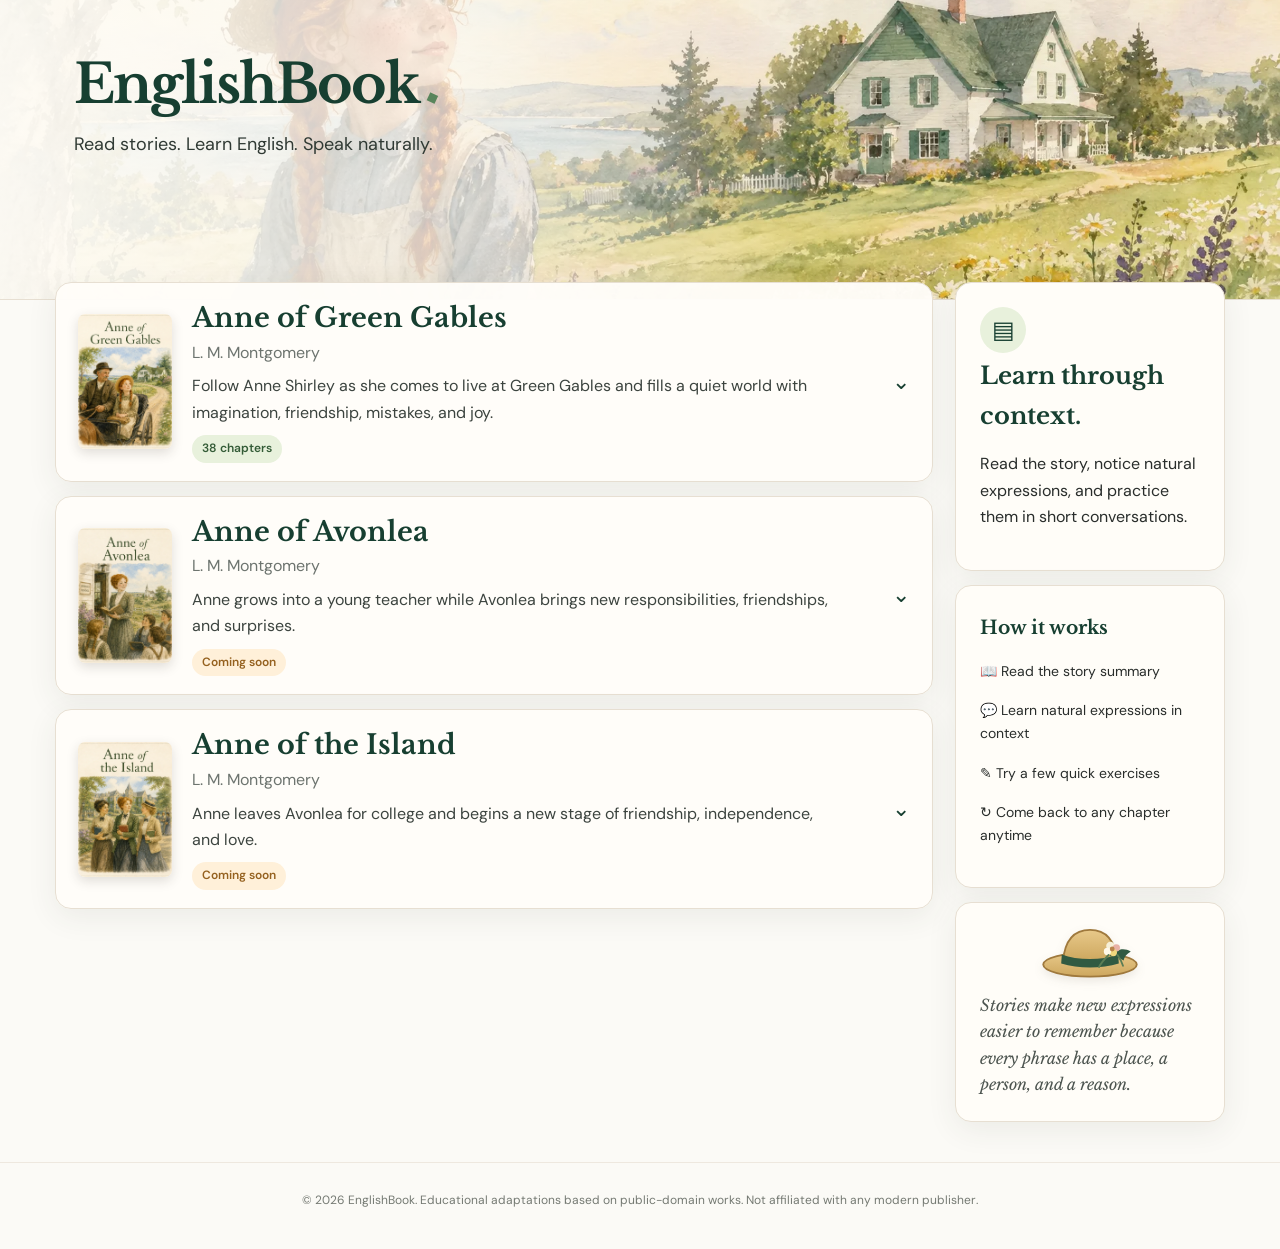
==== index.html @ 5bb9df86 "Add files via upload" ====
<!doctype html>
<html lang="en"><head><meta charset="utf-8"><meta name="viewport" content="width=device-width,initial-scale=1">
<title>EnglishBook — Learn English through stories</title><meta name="description" content="Learn natural English through classic stories, modern conversations, phrasal verbs, and interactive practice.">
<link rel="stylesheet" href="assets/css/styles.css"><link rel="icon" href="images/favicon.svg" type="image/svg+xml"></head>
<body><header class="hero" id="hero"><div class="brand-wrap"><a class="brand" href="./">EnglishBook<span class="leaf">◆</span></a><p>Read stories. Learn English. Speak naturally.</p></div></header>
<main class="shell"><section class="books" id="books"></section><aside class="rail"><div class="rail-card"><div class="rail-icon">▤</div><h2>Learn through context.</h2><p>Read the story, notice natural expressions, and practice them in short conversations.</p></div><div class="rail-card steps"><h3>How it works</h3><p>📖 Read the story summary</p><p>💬 Learn natural expressions in context</p><p>✎ Try a few quick exercises</p><p>↻ Come back to any chapter anytime</p></div><div class="rail-card note"><img class="anne-hat" src="images/anne-hat.svg" alt="" aria-hidden="true"><p>Stories make new expressions easier to remember because every phrase has a place, a person, and a reason.</p></div></aside></main>
<footer>© <span id="year"></span> EnglishBook. Educational adaptations based on public-domain works. Not affiliated with any modern publisher.</footer>
<script src="data/site-data.js"></script><script src="assets/js/app.js"></script></body></html>
---- assets/css/styles.css ----
@import url('https://fonts.googleapis.com/css2?family=DM+Sans:wght@400;500;600&family=Libre+Baskerville:wght@400;700&display=swap');
:root{--ink:#173f31;--text:#292d2b;--muted:#6d746f;--paper:#fffdf8;--cream:#f7f1e7;--line:#e7dfd2;--sage:#e8f1dc;--sage2:#dce8cf;--gold:#bb8b4a;--coral:#c9675c;--shadow:0 8px 30px rgba(52,67,56,.08)}*{box-sizing:border-box}html{scroll-behavior:smooth}body{margin:0;background:#fbfaf6;color:var(--text);font-family:'DM Sans',Arial,sans-serif;line-height:1.65}.hero{height:300px;background:linear-gradient(90deg,rgba(255,253,247,.95) 0%,rgba(255,253,247,.72) 34%,rgba(255,255,255,.04) 68%),url('../../images/anne-of-green-gables/hero.webp') center/cover no-repeat;border-bottom:1px solid var(--line);position:relative}.brand-wrap{max-width:1200px;margin:auto;padding:58px 34px}.brand{font:700 54px/1 'Libre Baskerville',serif;color:var(--ink);text-decoration:none;letter-spacing:-2px}.brand.small{font-size:26px;letter-spacing:-1px}.leaf{display:inline-block;font-size:15px;margin-left:7px;color:#59855c;transform:rotate(-20deg)}.brand-wrap p{font-size:18px;margin-top:18px;color:#303a34}.shell{max-width:1210px;margin:-18px auto 40px;padding:0 20px;display:grid;grid-template-columns:minmax(0,1fr) 270px;gap:22px;position:relative}.books{display:flex;flex-direction:column;gap:14px}.book-card{background:rgba(255,253,249,.97);border:1px solid var(--line);border-radius:16px;box-shadow:var(--shadow);overflow:hidden}.book-head{display:grid;grid-template-columns:94px minmax(0,1fr) auto;gap:20px;align-items:center;padding:18px 22px;cursor:pointer}.book-cover{width:94px;height:135px;object-fit:cover;border-radius:7px;box-shadow:0 4px 12px rgba(47,43,34,.15)}.book-title{font:700 27px/1.25 'Libre Baskerville',serif;color:var(--ink);margin:0}.author{color:var(--muted);margin:5px 0 7px}.book-desc{margin:0;max-width:650px;color:#3c443f}.count,.soon{display:inline-flex;align-items:center;border-radius:999px;padding:4px 10px;font-size:12px;font-weight:600;margin-top:9px}.count{background:var(--sage);color:#345c37}.soon{background:#fff0d9;color:#95611f}.chev{font-size:22px;color:var(--ink);transition:.2s}.book-card.open .chev{transform:rotate(180deg)}.chapter-list{max-height:0;overflow:hidden;transition:max-height .45s ease;border-top:0 solid var(--line)}.book-card.open .chapter-list{max-height:2400px;border-top-width:1px}.chapter-row{display:grid;grid-template-columns:110px minmax(0,1fr) 24px;gap:12px;align-items:center;padding:12px 20px;border-top:1px solid #eee8df;color:var(--text);text-decoration:none;background:#fffdf9}.chapter-row:first-child{border-top:0}.chapter-row:hover{background:#f3f7eb}.chapter-no{font-weight:600;color:#244b39}.arrow{font-size:22px;color:#6d7f73}.rail{display:flex;flex-direction:column;gap:14px}.rail-card{background:#fffdf8;border:1px solid var(--line);border-radius:16px;padding:24px;box-shadow:var(--shadow)}.rail-card h2,.rail-card h3{font-family:'Libre Baskerville',serif;color:var(--ink);margin:3px 0 12px}.rail-icon{width:46px;height:46px;border-radius:50%;display:grid;place-items:center;background:var(--sage);font-size:24px;color:var(--ink)}.steps p{font-size:14px;margin:16px 0}.note{font-family:'Libre Baskerville',serif;font-style:italic;color:#4c544f}.lesson-top{height:78px;display:flex;align-items:center;justify-content:space-between;padding:0 max(20px,calc((100vw - 1180px)/2));border-bottom:1px solid var(--line);background:#fffdf8;position:sticky;top:0;z-index:20}.allchapters{color:var(--ink);text-decoration:none;font-weight:600}.lesson-shell{max-width:1120px;margin:32px auto;padding:0 20px}.crumb{font-size:14px;color:#577261;margin-bottom:12px}.lesson-title{font:700 42px/1.2 'Libre Baskerville',serif;color:var(--ink);margin:0 0 24px}.chapter-num{display:inline-block;background:var(--sage);border-radius:999px;padding:5px 11px;font-size:13px;font-weight:600;margin-bottom:10px}.chapter-art{width:100%;aspect-ratio:16/8.3;object-fit:cover;border-radius:18px;border:1px solid var(--line);box-shadow:var(--shadow);margin-bottom:28px}.lesson-content{display:grid;grid-template-columns:minmax(0,1fr);gap:18px}.lesson-section{background:#fffdf9;border:1px solid var(--line);border-radius:16px;padding:26px 28px}.lesson-section h2{font:700 23px 'Libre Baskerville',serif;color:var(--ink);margin:0 0 16px}.lesson-section h3{color:var(--ink);margin-top:18px}.dialogue{padding:11px 14px;border-left:3px solid #a6be89;background:#f7f9f2;border-radius:4px;margin:7px 0}.term-list{display:grid;gap:9px;padding:0;list-style:none}.term-list li{padding:10px 12px;background:#faf7f0;border-radius:10px}.term-list strong{color:#315d40}.practice{display:grid;gap:16px}.q{border:1px solid var(--line);border-radius:13px;padding:18px;background:#fff}.q p{margin-top:0;font-weight:600}.opts{display:grid;gap:9px}.opt{padding:11px 13px;border:1px solid #ded8ce;border-radius:10px;background:#fff;cursor:pointer;text-align:left;font:inherit}.opt:hover,.opt.selected{border-color:#7c9b72;background:#f0f6e8}.fill{width:100%;padding:12px;border:1px solid #d9d2c8;border-radius:9px;font:inherit}.check{margin-top:12px;background:var(--ink);color:#fff;border:0;border-radius:9px;padding:10px 17px;font-weight:600;cursor:pointer}.result{display:none;margin-top:10px;padding:10px 12px;border-radius:8px}.result.show{display:block}.result.ok{background:#edf6e7;color:#2e6235}.result.no{background:#fff0ed;color:#8c443c}.lesson-nav{display:flex;justify-content:space-between;gap:10px;margin:24px 0}.navbtn{display:block;padding:11px 16px;border:1px solid var(--line);border-radius:10px;text-decoration:none;color:var(--ink);background:#fff}footer{text-align:center;padding:28px 20px 38px;color:#747972;font-size:12px;border-top:1px solid #eee8df;margin-top:35px}@media(max-width:850px){.hero{height:220px;background-position:58% center}.brand-wrap{padding:40px 22px}.brand{font-size:38px}.brand-wrap p{font-size:15px}.shell{grid-template-columns:1fr;margin-top:14px}.rail{display:none}.book-head{grid-template-columns:70px minmax(0,1fr) auto;padding:14px}.book-cover{width:70px;height:102px}.book-title{font-size:20px}.book-desc{font-size:13px}.chapter-row{grid-template-columns:90px minmax(0,1fr) 18px;padding:12px 14px;font-size:14px}.lesson-title{font-size:32px}.lesson-section{padding:20px}.chapter-art{aspect-ratio:4/3}}@media(max-width:520px){.hero{height:190px}.brand{font-size:33px}.book-head{grid-template-columns:58px 1fr auto;gap:12px}.book-cover{width:58px;height:84px}.book-title{font-size:18px}.author,.book-desc{display:none}.chapter-row{grid-template-columns:80px minmax(0,1fr) 16px;font-size:13px}.lesson-top{height:66px}.lesson-title{font-size:28px}.chapter-art{border-radius:12px}.lesson-section{border-radius:12px;padding:17px}.lesson-nav{font-size:13px}.shell{padding:0 12px}.lesson-shell{padding:0 12px}}
/* Final EnglishBook refinements */
.book-head{width:100%;border:0;background:transparent;text-align:left;font:inherit;color:inherit}.book-head:disabled{cursor:default;opacity:1}.book-head:focus-visible,.chapter-row:focus-visible,.opt:focus-visible,.check:focus-visible,.navbtn:focus-visible{outline:3px solid #9db38a;outline-offset:3px}.book-copy{display:block}.book-copy .book-title,.book-copy .author,.book-copy .book-desc{display:block}.dialogue{display:grid;grid-template-columns:max-content 1fr;gap:8px}.dialogue-note{font-size:14px;color:var(--muted);margin-top:-4px}.term-list li{display:flex;gap:4px;flex-wrap:wrap}.practice-heading{display:flex;align-items:flex-end;justify-content:space-between;gap:14px;margin-bottom:15px}.practice-heading h2{margin:2px 0 0}.eyebrow{text-transform:uppercase;letter-spacing:.1em;font-size:11px;font-weight:700;color:#66805e}.question-count{font-size:12px;background:var(--sage);padding:5px 10px;border-radius:999px;color:#365b38}.q{position:relative;padding-left:58px}.q-number{position:absolute;left:18px;top:18px;width:27px;height:27px;border-radius:50%;background:var(--sage);color:#365b38;display:grid;place-items:center;font-weight:700;font-size:12px}.error-card{background:#fffdf9;border:1px solid var(--line);border-radius:16px;padding:28px;box-shadow:var(--shadow)}.error-card h2{font-family:'Libre Baskerville',serif;color:var(--ink);margin-top:0}
@media(max-width:520px){.q{padding-left:48px}.q-number{left:13px}.practice-heading{align-items:flex-start;flex-direction:column}.book-head{padding:14px}}

/* Anne signature hat above the quote card */
.note{overflow:visible;text-align:left;padding-top:18px}.anne-hat{display:block;width:108px;height:auto;margin:-2px auto 10px;filter:drop-shadow(0 4px 5px rgba(70,58,38,.10))}.note p{margin:0;font-family:'Libre Baskerville',serif;font-style:italic;color:#4c544f;line-height:1.65}@media(max-width:850px){.anne-hat{width:96px}}

.quiz-dialogue{background:#faf8f1;border:1px solid var(--line);border-radius:11px;padding:12px 14px;margin:10px 0 13px}.quiz-dialogue p{margin:5px 0;font-weight:400}.quiz-dialogue strong{color:var(--ink)}.order-help{font-size:13px;color:var(--muted);margin-bottom:9px}.order-tokens{display:flex;gap:8px;flex-wrap:wrap}.order-token,.order-chip,.order-reset{padding:9px 12px;border:1px solid #d8d1c6;border-radius:9px;background:#fff;font:inherit;cursor:pointer}.order-token:hover,.order-chip:hover{border-color:#7c9b72;background:#f0f6e8}.order-token:disabled{opacity:.4;cursor:default}.order-answer{display:flex;gap:8px;flex-wrap:wrap;min-height:50px;margin:10px 0;border:1px dashed #b9b0a3;border-radius:10px;padding:9px;background:#fbfaf6}.order-chip{background:#eef4e7;border-color:#b9c9aa}.order-reset{background:#fff;color:var(--ink);margin-top:0}.order-token:focus-visible,.order-chip:focus-visible,.order-reset:focus-visible{outline:3px solid #9db38a;outline-offset:2px}
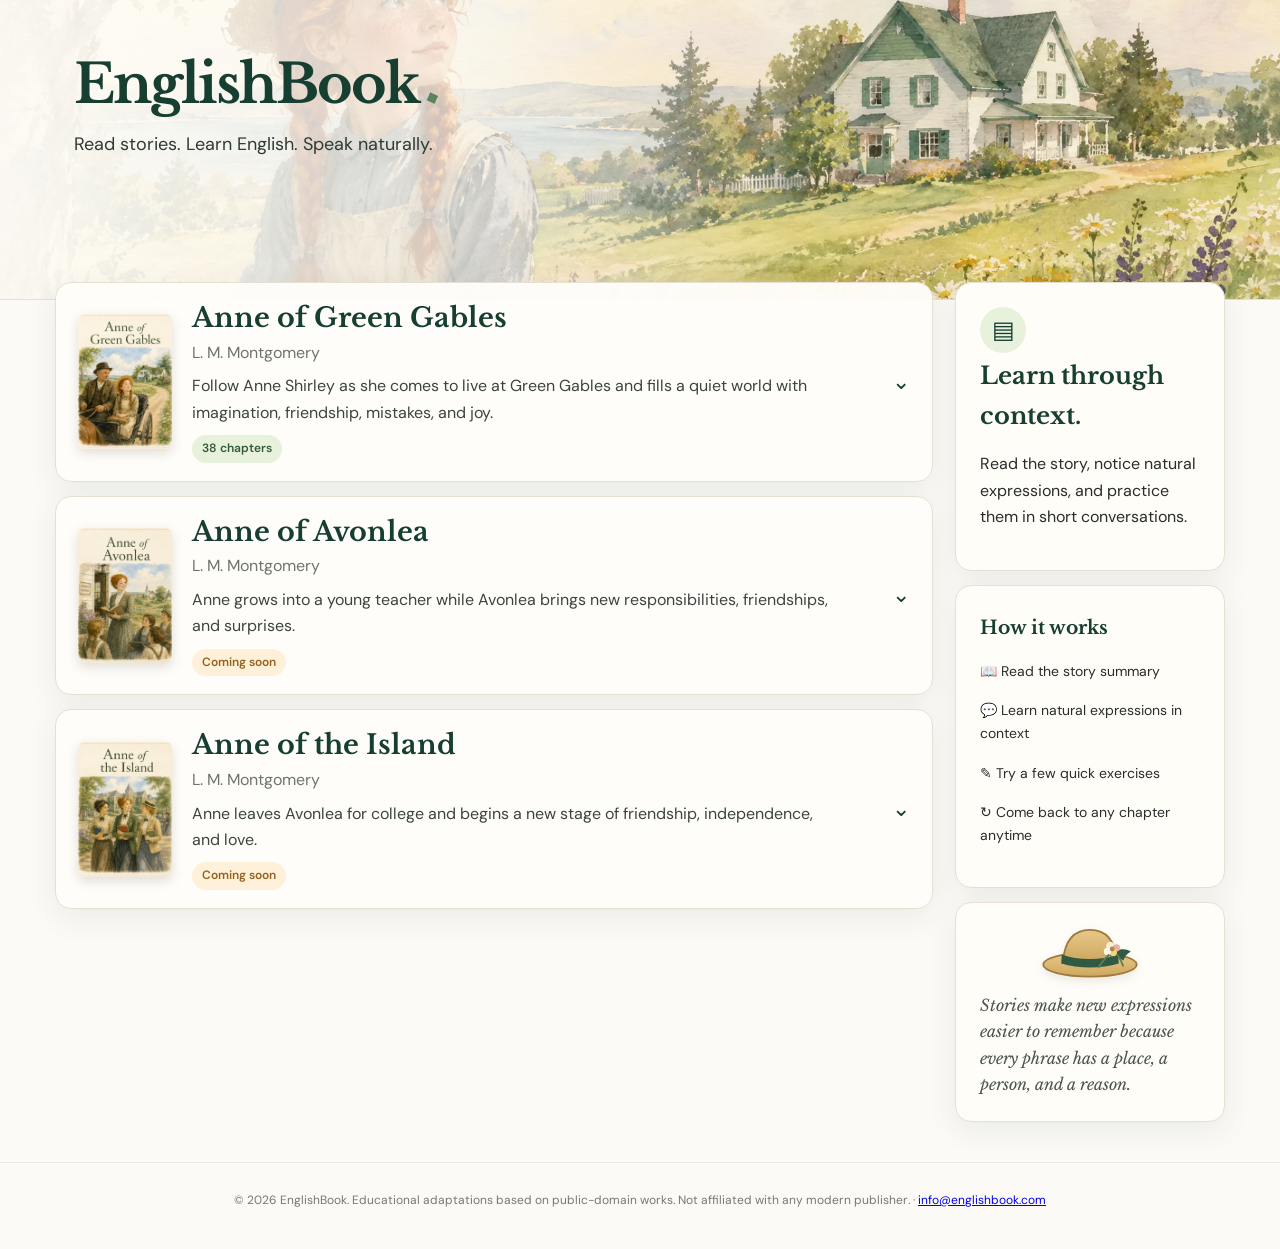
==== commit 805ba9e3: "Update footer with contact information Added contact email link to footer." ====
--- a/index.html
+++ b/index.html
@@ -4,5 +4,10 @@
 <link rel="stylesheet" href="assets/css/styles.css"><link rel="icon" href="images/favicon.svg" type="image/svg+xml"></head>
 <body><header class="hero" id="hero"><div class="brand-wrap"><a class="brand" href="./">EnglishBook<span class="leaf">◆</span></a><p>Read stories. Learn English. Speak naturally.</p></div></header>
 <main class="shell"><section class="books" id="books"></section><aside class="rail"><div class="rail-card"><div class="rail-icon">▤</div><h2>Learn through context.</h2><p>Read the story, notice natural expressions, and practice them in short conversations.</p></div><div class="rail-card steps"><h3>How it works</h3><p>📖 Read the story summary</p><p>💬 Learn natural expressions in context</p><p>✎ Try a few quick exercises</p><p>↻ Come back to any chapter anytime</p></div><div class="rail-card note"><img class="anne-hat" src="images/anne-hat.svg" alt="" aria-hidden="true"><p>Stories make new expressions easier to remember because every phrase has a place, a person, and a reason.</p></div></aside></main>
-<footer>© <span id="year"></span> EnglishBook. Educational adaptations based on public-domain works. Not affiliated with any modern publisher.</footer>
-<script src="data/site-data.js"></script><script src="assets/js/app.js"></script></body></html>+<footer>
+  © <span id="year"></span> EnglishBook.
+  Educational adaptations based on public-domain works.
+  Not affiliated with any modern publisher.
+  · <a href="mailto:info@englishbook.com">info@englishbook.com</a>
+</footer>
+<script src="data/site-data.js"></script><script src="assets/js/app.js"></script></body></html>
--- a/assets/css/styles.css
+++ b/assets/css/styles.css
@@ -9,3 +9,91 @@
 .note{overflow:visible;text-align:left;padding-top:18px}.anne-hat{display:block;width:108px;height:auto;margin:-2px auto 10px;filter:drop-shadow(0 4px 5px rgba(70,58,38,.10))}.note p{margin:0;font-family:'Libre Baskerville',serif;font-style:italic;color:#4c544f;line-height:1.65}@media(max-width:850px){.anne-hat{width:96px}}
 
 .quiz-dialogue{background:#faf8f1;border:1px solid var(--line);border-radius:11px;padding:12px 14px;margin:10px 0 13px}.quiz-dialogue p{margin:5px 0;font-weight:400}.quiz-dialogue strong{color:var(--ink)}.order-help{font-size:13px;color:var(--muted);margin-bottom:9px}.order-tokens{display:flex;gap:8px;flex-wrap:wrap}.order-token,.order-chip,.order-reset{padding:9px 12px;border:1px solid #d8d1c6;border-radius:9px;background:#fff;font:inherit;cursor:pointer}.order-token:hover,.order-chip:hover{border-color:#7c9b72;background:#f0f6e8}.order-token:disabled{opacity:.4;cursor:default}.order-answer{display:flex;gap:8px;flex-wrap:wrap;min-height:50px;margin:10px 0;border:1px dashed #b9b0a3;border-radius:10px;padding:9px;background:#fbfaf6}.order-chip{background:#eef4e7;border-color:#b9c9aa}.order-reset{background:#fff;color:var(--ink);margin-top:0}.order-token:focus-visible,.order-chip:focus-visible,.order-reset:focus-visible{outline:3px solid #9db38a;outline-offset:2px}
+
+/* Mobile layout safety — keep lesson pages compact and app-like */
+html,
+body {
+  max-width: 100%;
+  overflow-x: hidden;
+}
+
+.lesson-shell,
+.lesson-content,
+.lesson-section,
+.practice,
+.q,
+.dialogue,
+.quiz-dialogue,
+.term-list,
+.term-list li,
+.opts,
+.order-answer,
+.lesson-nav,
+.navbtn {
+  min-width: 0;
+  max-width: 100%;
+}
+
+.lesson-section p,
+.lesson-section li,
+.dialogue span,
+.quiz-dialogue p,
+.q p,
+.result,
+.navbtn {
+  overflow-wrap: break-word;
+  word-break: normal;
+}
+
+.lesson-section a {
+  overflow-wrap: anywhere;
+}
+
+img,
+svg {
+  max-width: 100%;
+  height: auto;
+}
+
+.order-token,
+.order-chip,
+.order-reset,
+.opt,
+.check {
+  max-width: 100%;
+  white-space: normal;
+}
+
+@media (max-width: 520px) {
+  /* Speaker names such as “Mrs. Rachel Lynde” must not create a wide grid column. */
+  .dialogue {
+    display: block;
+    padding: 10px 12px;
+  }
+
+  .dialogue strong,
+  .dialogue span {
+    display: inline;
+  }
+
+  .dialogue strong {
+    margin-right: 4px;
+  }
+
+  .lesson-content {
+    gap: 14px;
+  }
+
+  .lesson-section {
+    width: 100%;
+  }
+
+  .lesson-nav {
+    align-items: stretch;
+  }
+
+  .navbtn {
+    flex: 1 1 0;
+    text-align: center;
+  }
+}
